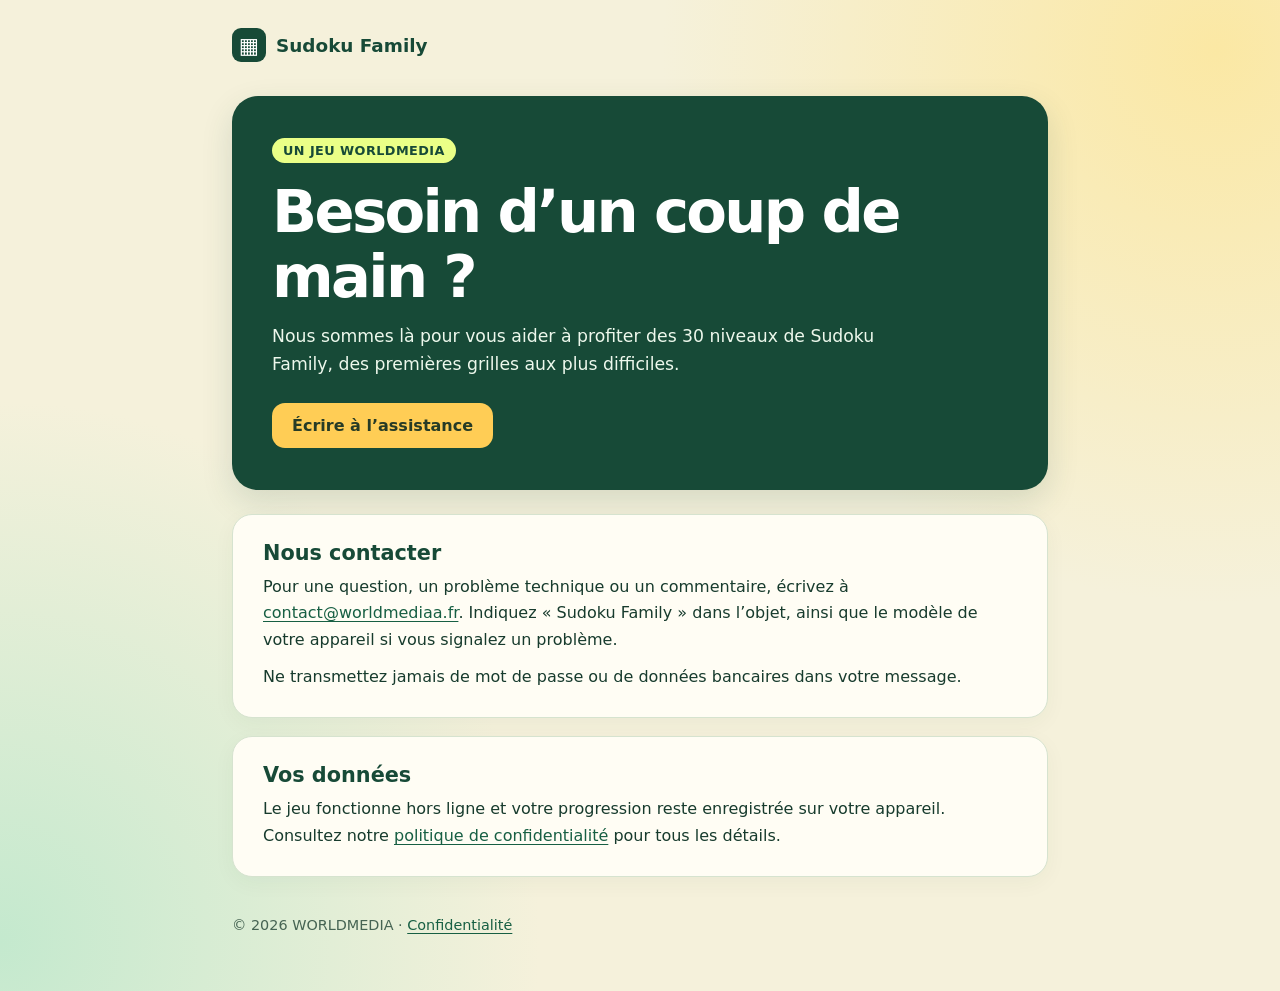
==== index.html @ b4aaec03 "Add Sudoku Family support and privacy pages" ====
<!doctype html>
<html lang="fr">
<head>
  <meta charset="utf-8">
  <meta name="viewport" content="width=device-width, initial-scale=1">
  <meta name="theme-color" content="#174a37">
  <title>Assistance — Sudoku Family</title>
  <link rel="stylesheet" href="style.css">
</head>
<body>
  <main class="page">
    <a class="brand" href="./" aria-label="Sudoku Family, accueil"><span class="brand-icon" aria-hidden="true">▦</span> Sudoku Family</a>
    <div class="hero">
      <span class="eyebrow">Un jeu WORLDMEDIA</span>
      <h1>Besoin d’un coup de main&nbsp;?</h1>
      <p>Nous sommes là pour vous aider à profiter des 30 niveaux de Sudoku Family, des premières grilles aux plus difficiles.</p>
      <a class="button" href="mailto:contact@worldmediaa.fr?subject=Sudoku%20Family%20-%20Assistance">Écrire à l’assistance</a>
    </div>
    <section class="card" aria-labelledby="contact-title">
      <h2 id="contact-title">Nous contacter</h2>
      <p>Pour une question, un problème technique ou un commentaire, écrivez à <a href="mailto:contact@worldmediaa.fr">contact@worldmediaa.fr</a>. Indiquez « Sudoku Family » dans l’objet, ainsi que le modèle de votre appareil si vous signalez un problème.</p>
      <p>Ne transmettez jamais de mot de passe ou de données bancaires dans votre message.</p>
    </section>
    <section class="card" aria-labelledby="privacy-title">
      <h2 id="privacy-title">Vos données</h2>
      <p>Le jeu fonctionne hors ligne et votre progression reste enregistrée sur votre appareil. Consultez notre <a href="confidentialite.html">politique de confidentialité</a> pour tous les détails.</p>
    </section>
    <footer>© 2026 WORLDMEDIA · <a href="confidentialite.html">Confidentialité</a></footer>
  </main>
</body>
</html>
---- style.css ----
:root{color-scheme:light;font-family:system-ui,-apple-system,"Segoe UI",sans-serif;color:#173b2d;background:#f5f1db}
*{box-sizing:border-box}
body{margin:0;background:radial-gradient(circle at 95% 5%,#fbe8a4 0,transparent 36%),radial-gradient(circle at 0 95%,#c4e9ce 0,transparent 34%),#f5f1db}
a{color:#175f43;text-underline-offset:.18em}
a:focus-visible{outline:3px solid #ffb342;outline-offset:4px;border-radius:3px}
.page{max-width:860px;margin:auto;padding:28px 22px 36px}
.brand{display:inline-flex;align-items:center;gap:10px;font-weight:800;font-size:1.15rem;color:#174a37;text-decoration:none}
.brand-icon{display:grid;place-items:center;width:34px;height:34px;border-radius:9px;background:#174a37;color:#fff;font-size:1.35rem}
.hero{margin:34px 0 24px;padding:42px 40px;border-radius:26px;background:#174a37;color:#fff;box-shadow:0 12px 32px #174a3724}
.hero-small{padding:36px 40px}
.eyebrow{display:inline-block;padding:5px 11px;border-radius:999px;background:#eaff87;color:#174a37;font-size:.8rem;font-weight:800;letter-spacing:.035em;text-transform:uppercase}
h1{font-size:clamp(2.2rem,6vw,3.7rem);line-height:1.1;margin:16px 0 14px;letter-spacing:-.045em}
.hero p{font-size:1.08rem;max-width:630px;line-height:1.6;margin:0 0 24px;color:#edf8ec}
.hero-small p{margin:0}
.button{display:inline-block;padding:13px 20px;border-radius:13px;background:#ffcd55;color:#263b26;font-weight:800;text-decoration:none}
.button:hover{background:#ffdc83}
.card{margin:18px 0;padding:26px 30px;border:1px solid #d6e3cf;border-radius:20px;background:#fffdf4;box-shadow:0 6px 22px #174a370b}
.card h2{margin:0 0 9px;color:#174a37;font-size:1.3rem}
.card p{margin:0 0 10px;line-height:1.68}
.card p:last-child{margin-bottom:0}
.prose h2{margin:27px 0 8px}
.prose h2:first-of-type{margin-top:22px}
footer{padding:22px 0;color:#466453;font-size:.9rem}
@media(max-width:600px){.page{padding:20px 16px 28px}.hero{margin-top:28px;padding:30px 24px;border-radius:20px}.card{padding:23px 22px}}
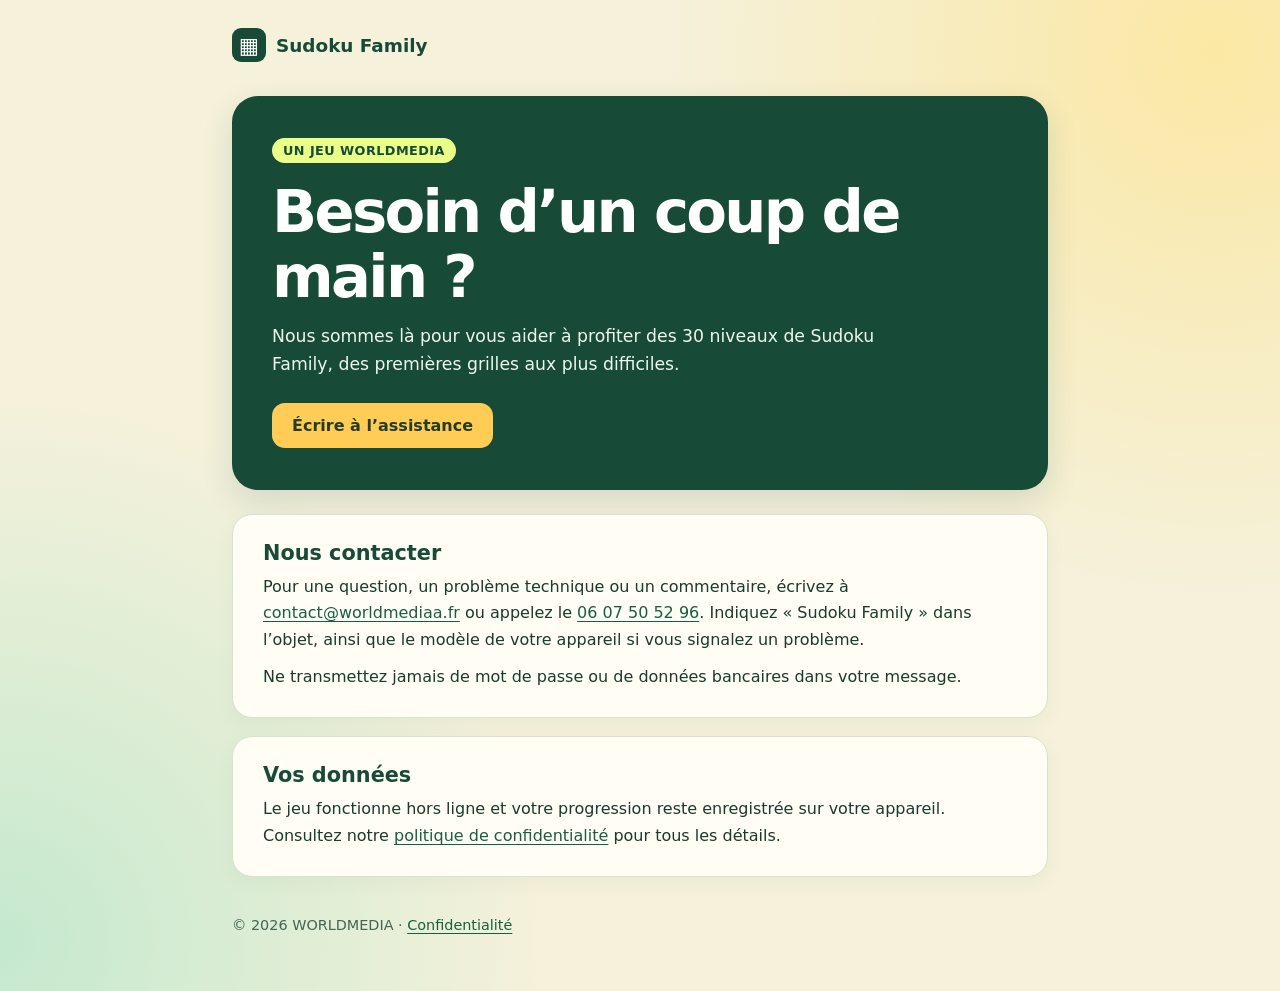
==== commit f5defd39: "Add WORLDMEDIA support phone" ====
--- a/index.html
+++ b/index.html
@@ -18,7 +18,7 @@
     </div>
     <section class="card" aria-labelledby="contact-title">
       <h2 id="contact-title">Nous contacter</h2>
-      <p>Pour une question, un problème technique ou un commentaire, écrivez à <a href="mailto:contact@worldmediaa.fr">contact@worldmediaa.fr</a>. Indiquez « Sudoku Family » dans l’objet, ainsi que le modèle de votre appareil si vous signalez un problème.</p>
+      <p>Pour une question, un problème technique ou un commentaire, écrivez à <a href="mailto:contact@worldmediaa.fr">contact@worldmediaa.fr</a> ou appelez le <a href="tel:+33607505296">06 07 50 52 96</a>. Indiquez « Sudoku Family » dans l’objet, ainsi que le modèle de votre appareil si vous signalez un problème.</p>
       <p>Ne transmettez jamais de mot de passe ou de données bancaires dans votre message.</p>
     </section>
     <section class="card" aria-labelledby="privacy-title">
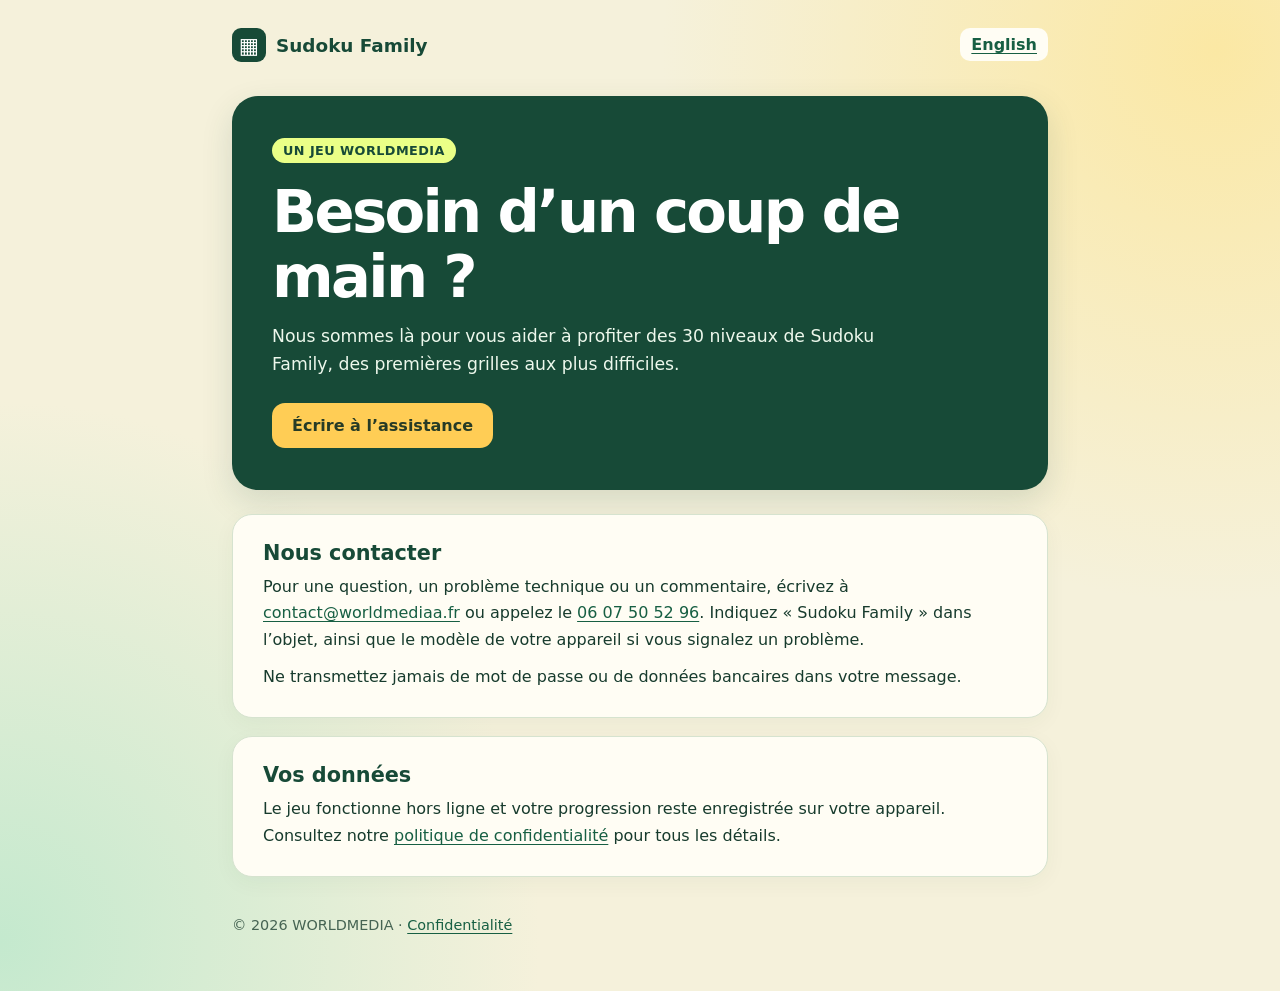
==== commit 892b3207: "Add English support and privacy pages" ====
--- a/index.html
+++ b/index.html
@@ -10,6 +10,7 @@
 <body>
   <main class="page">
     <a class="brand" href="./" aria-label="Sudoku Family, accueil"><span class="brand-icon" aria-hidden="true">▦</span> Sudoku Family</a>
+    <a class="language-link" href="en/" lang="en">English</a>
     <div class="hero">
       <span class="eyebrow">Un jeu WORLDMEDIA</span>
       <h1>Besoin d’un coup de main&nbsp;?</h1>
--- a/style.css
+++ b/style.css
@@ -6,6 +6,7 @@
 .page{max-width:860px;margin:auto;padding:28px 22px 36px}
 .brand{display:inline-flex;align-items:center;gap:10px;font-weight:800;font-size:1.15rem;color:#174a37;text-decoration:none}
 .brand-icon{display:grid;place-items:center;width:34px;height:34px;border-radius:9px;background:#174a37;color:#fff;font-size:1.35rem}
+.language-link{float:right;padding:7px 11px;border-radius:10px;background:#fffdf4;font-weight:700}
 .hero{margin:34px 0 24px;padding:42px 40px;border-radius:26px;background:#174a37;color:#fff;box-shadow:0 12px 32px #174a3724}
 .hero-small{padding:36px 40px}
 .eyebrow{display:inline-block;padding:5px 11px;border-radius:999px;background:#eaff87;color:#174a37;font-size:.8rem;font-weight:800;letter-spacing:.035em;text-transform:uppercase}
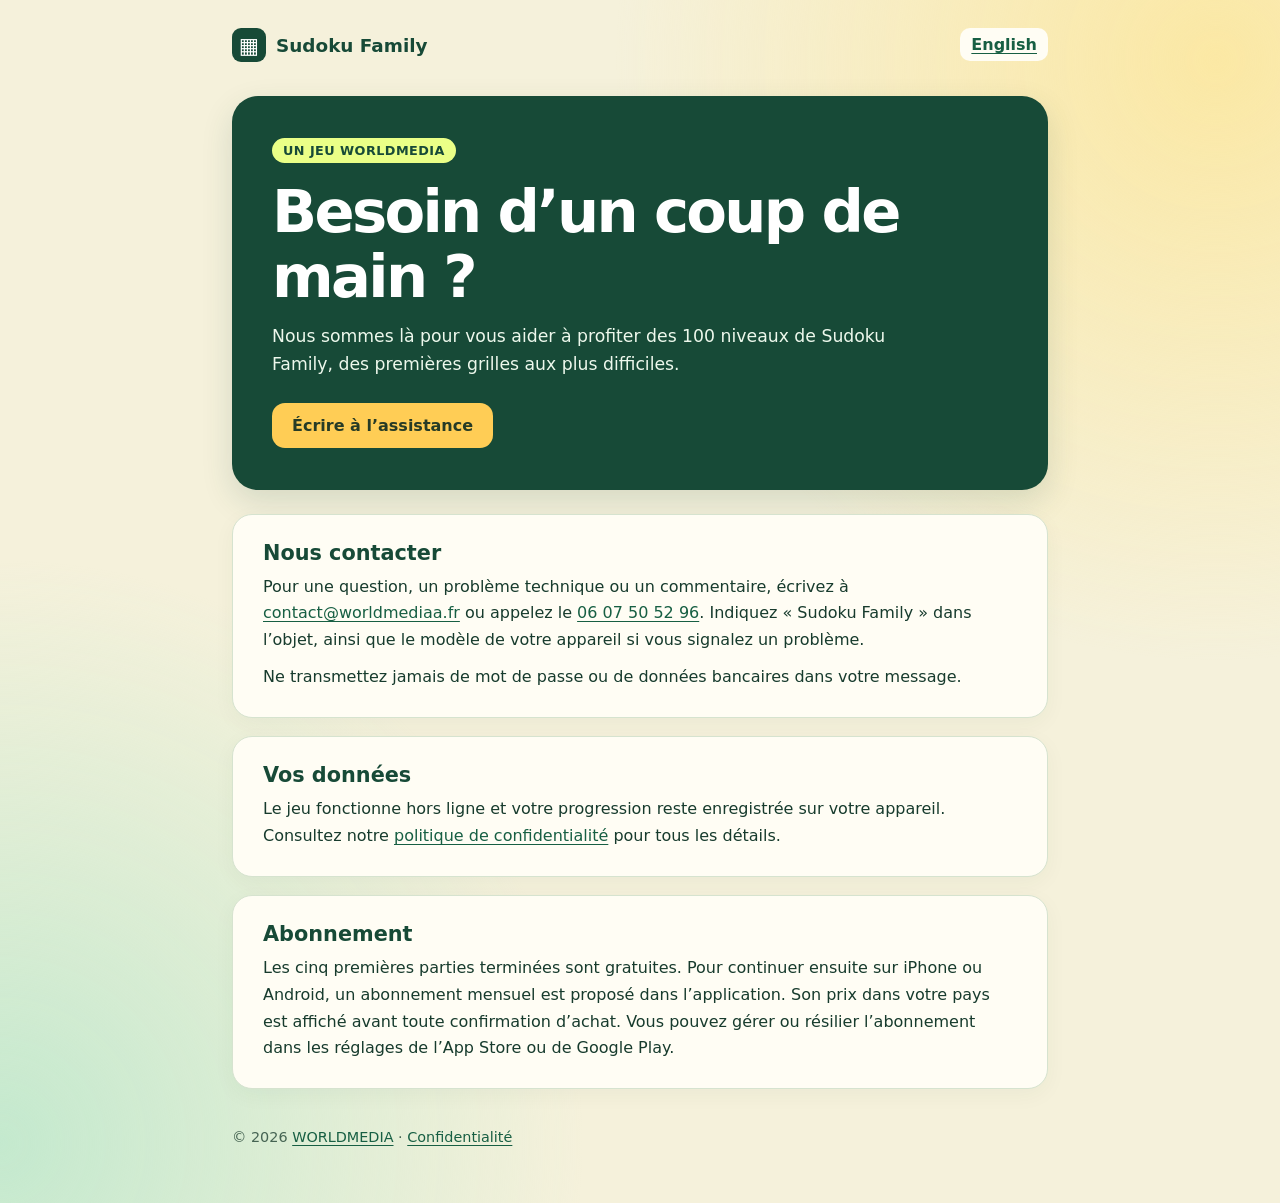
==== commit b2d70efb: "Update Sudoku support and privacy for subscriptions" ====
--- a/index.html
+++ b/index.html
@@ -14,7 +14,7 @@
     <div class="hero">
       <span class="eyebrow">Un jeu WORLDMEDIA</span>
       <h1>Besoin d’un coup de main&nbsp;?</h1>
-      <p>Nous sommes là pour vous aider à profiter des 30 niveaux de Sudoku Family, des premières grilles aux plus difficiles.</p>
+      <p>Nous sommes là pour vous aider à profiter des 100 niveaux de Sudoku Family, des premières grilles aux plus difficiles.</p>
       <a class="button" href="mailto:contact@worldmediaa.fr?subject=Sudoku%20Family%20-%20Assistance">Écrire à l’assistance</a>
     </div>
     <section class="card" aria-labelledby="contact-title">
@@ -26,7 +26,11 @@
       <h2 id="privacy-title">Vos données</h2>
       <p>Le jeu fonctionne hors ligne et votre progression reste enregistrée sur votre appareil. Consultez notre <a href="confidentialite.html">politique de confidentialité</a> pour tous les détails.</p>
     </section>
-    <footer>© 2026 WORLDMEDIA · <a href="confidentialite.html">Confidentialité</a></footer>
+    <section class="card" aria-labelledby="subscription-title">
+      <h2 id="subscription-title">Abonnement</h2>
+      <p>Les cinq premières parties terminées sont gratuites. Pour continuer ensuite sur iPhone ou Android, un abonnement mensuel est proposé dans l’application. Son prix dans votre pays est affiché avant toute confirmation d’achat. Vous pouvez gérer ou résilier l’abonnement dans les réglages de l’App Store ou de Google Play.</p>
+    </section>
+    <footer>© 2026 <a href="https://www.worldmediaa.fr/">WORLDMEDIA</a> · <a href="confidentialite.html">Confidentialité</a></footer>
   </main>
 </body>
 </html>
